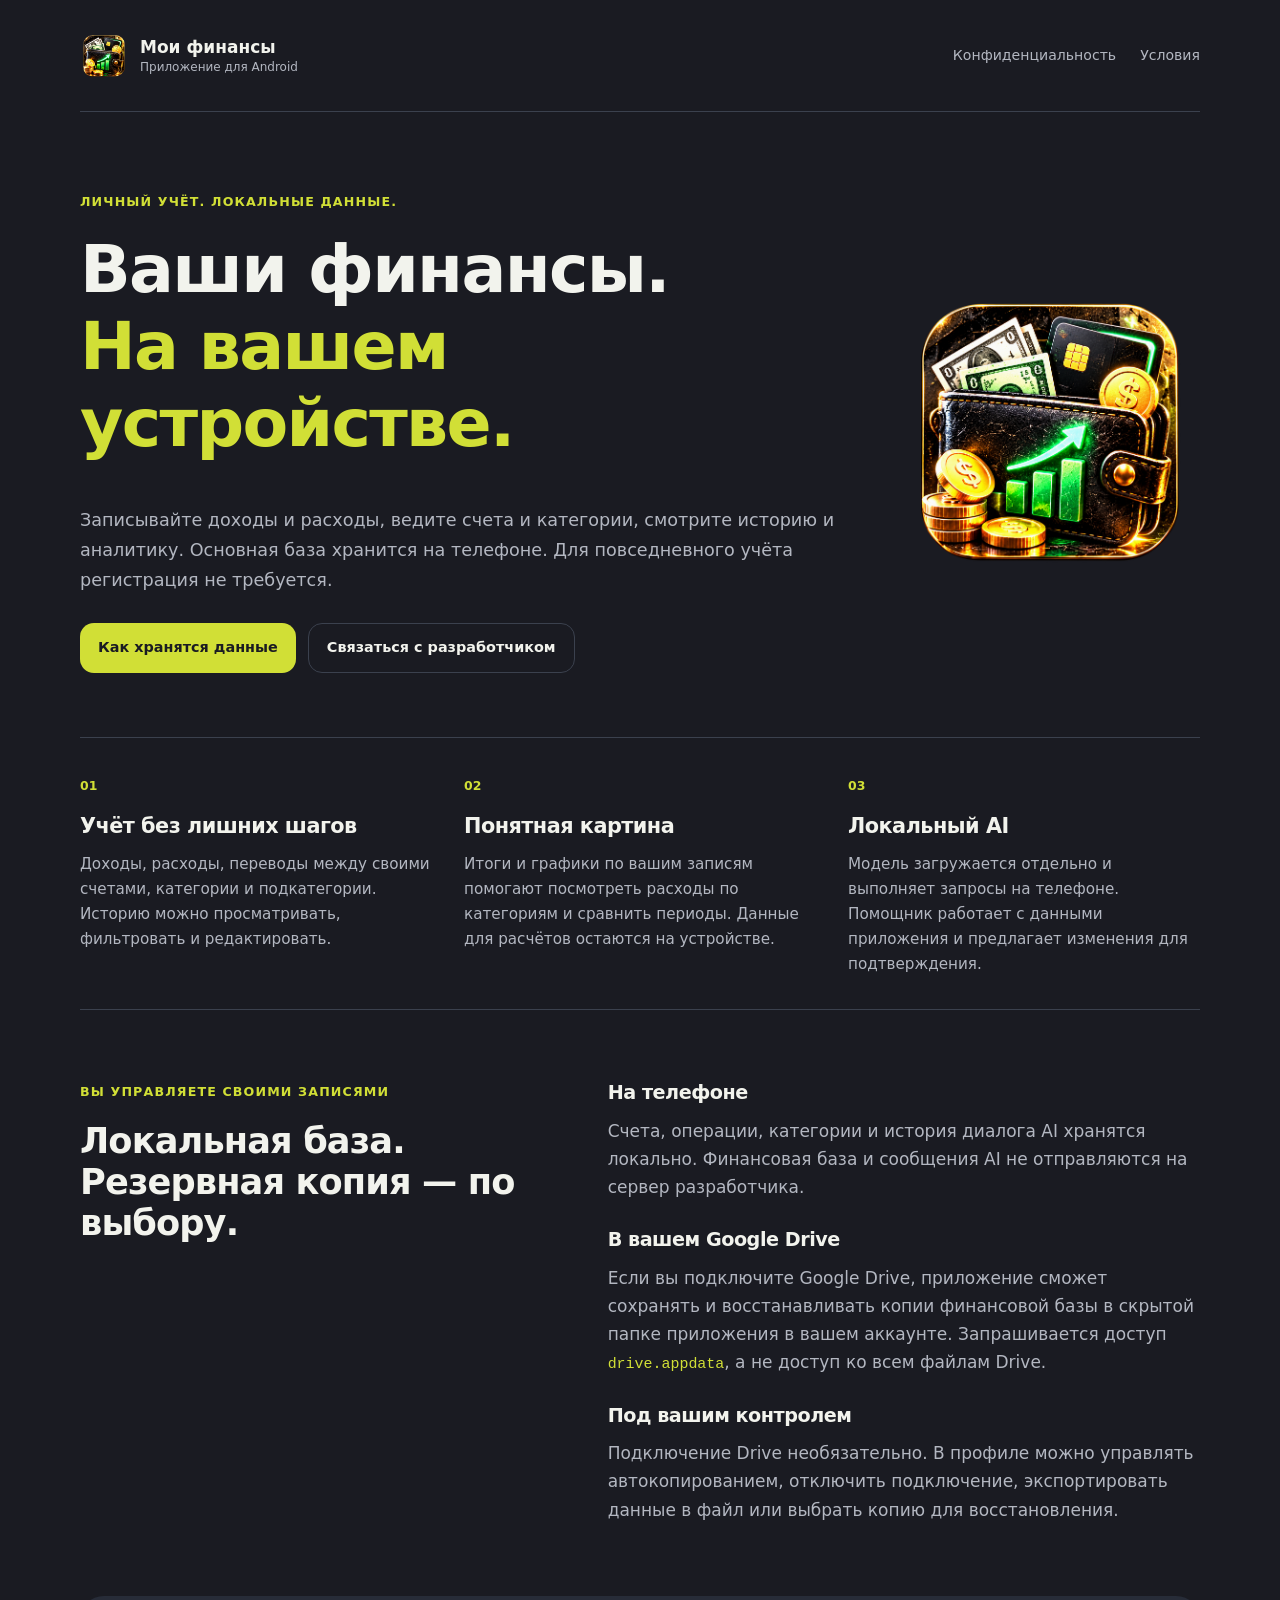
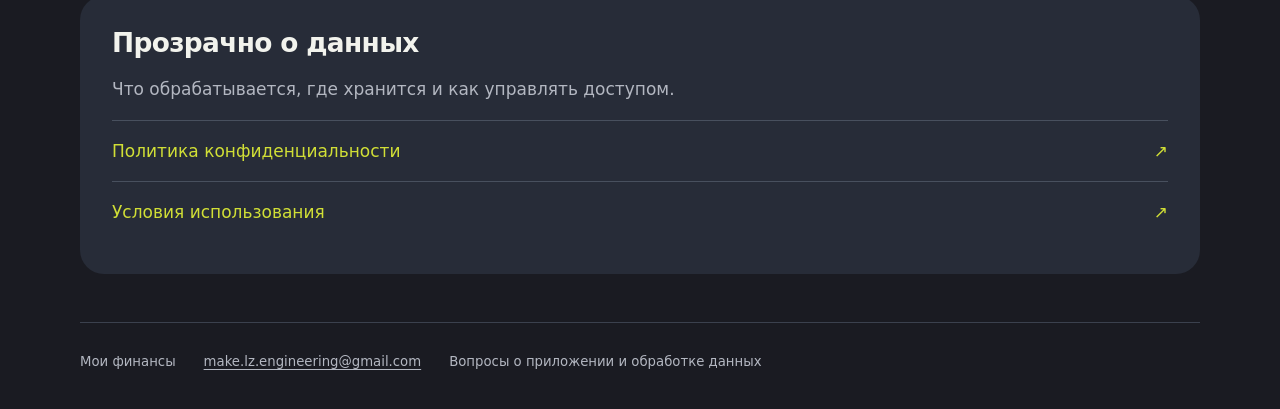
==== index.html @ d87a9360 "Add website" ====
<!doctype html>
<html lang="ru">
<head>
  <meta charset="utf-8">
  <meta name="viewport" content="width=device-width, initial-scale=1">
  <meta name="theme-color" content="#1a1b22">
  <meta name="description" content="Мои финансы — приложение для Android: локальный учёт доходов, расходов и счетов, аналитика и резервные копии в личном Google Drive.">
  <title>Мои финансы — учёт на вашем устройстве</title>
  <link rel="icon" href="assets/app-icon.png" type="image/png">
  <link rel="stylesheet" href="styles.css">
</head>
<body>
  <a class="skip-link" href="#main">К содержимому</a>
  <header class="site-header wrap">
    <a class="brand" href="index.html" aria-label="Мои финансы — главная">
      <img src="assets/app-icon.png" width="48" height="48" alt="">
      <span>Мои финансы<small>Приложение для Android</small></span>
    </a>
    <nav aria-label="Основная навигация">
      <a href="privacy.html">Конфиденциальность</a>
      <a href="terms.html">Условия</a>
    </nav>
  </header>
  <main id="main" class="wrap">
    <section class="hero" aria-labelledby="hero-title">
      <div>
        <p class="eyebrow">Личный учёт. Локальные данные.</p>
        <h1 id="hero-title">Ваши финансы.<br><span>На вашем устройстве.</span></h1>
        <p class="lead">Записывайте доходы и расходы, ведите счета и категории, смотрите историю и аналитику. Основная база хранится на телефоне. Для повседневного учёта регистрация не требуется.</p>
        <div class="actions">
          <a class="button primary" href="#data">Как хранятся данные</a>
          <a class="button secondary" href="mailto:make.lz.engineering@gmail.com">Связаться с разработчиком</a>
        </div>
      </div>
      <img class="hero-icon" src="assets/app-icon.png" width="300" height="300" alt="Иконка приложения «Мои финансы»: кошелёк, карты и диаграмма">
    </section>
    <section class="features" aria-label="Возможности приложения">
      <article><span class="number">01</span><h2>Учёт без лишних шагов</h2><p>Доходы, расходы, переводы между своими счетами, категории и подкатегории. Историю можно просматривать, фильтровать и редактировать.</p></article>
      <article><span class="number">02</span><h2>Понятная картина</h2><p>Итоги и графики по вашим записям помогают посмотреть расходы по категориям и сравнить периоды. Данные для расчётов остаются на устройстве.</p></article>
      <article><span class="number">03</span><h2>Локальный AI</h2><p>Модель загружается отдельно и выполняет запросы на телефоне. Помощник работает с данными приложения и предлагает изменения для подтверждения.</p></article>
    </section>
    <section id="data" class="data-section" aria-labelledby="data-title">
      <div><p class="eyebrow">Вы управляете своими записями</p><h2 id="data-title">Локальная база.<br>Резервная копия — по выбору.</h2></div>
      <div class="data-details">
        <article><h3>На телефоне</h3><p>Счета, операции, категории и история диалога AI хранятся локально. Финансовая база и сообщения AI не отправляются на сервер разработчика.</p></article>
        <article><h3>В вашем Google Drive</h3><p>Если вы подключите Google Drive, приложение сможет сохранять и восстанавливать копии финансовой базы в скрытой папке приложения в вашем аккаунте. Запрашивается доступ <code>drive.appdata</code>, а не доступ ко всем файлам Drive.</p></article>
        <article><h3>Под вашим контролем</h3><p>Подключение Drive необязательно. В профиле можно управлять автокопированием, отключить подключение, экспортировать данные в файл или выбрать копию для восстановления.</p></article>
      </div>
    </section>
    <section class="documents" aria-labelledby="documents-title">
      <div><h2 id="documents-title">Прозрачно о данных</h2><p>Что обрабатывается, где хранится и как управлять доступом.</p></div>
      <a href="privacy.html">Политика конфиденциальности <span aria-hidden="true">↗</span></a>
      <a href="terms.html">Условия использования <span aria-hidden="true">↗</span></a>
    </section>
  </main>
  <footer class="site-footer wrap"><p>Мои финансы</p><a href="mailto:make.lz.engineering@gmail.com">make.lz.engineering@gmail.com</a><p>Вопросы о приложении и обработке данных</p></footer>
</body>
</html>
---- styles.css ----
:root { color-scheme: dark; --bg: #1a1b22; --surface: #272c38; --line: #3b414e; --text: #f2f3ed; --muted: #b3b7c1; --accent: #d1df36; }
* { box-sizing: border-box; }
html { scroll-behavior: smooth; scroll-padding-top: 24px; }
body { margin: 0; background: var(--bg); color: var(--text); font: 17px/1.65 system-ui, -apple-system, "Segoe UI", sans-serif; }
a { color: var(--accent); text-underline-offset: .22em; }
a:hover { text-decoration-thickness: 2px; }
a:focus-visible { outline: 3px solid var(--accent); outline-offset: 5px; border-radius: 4px; }
img { max-width: 100%; height: auto; }
p { margin: 0 0 1em; }
h1, h2, h3 { line-height: 1.16; margin: 0 0 .65em; letter-spacing: -.025em; }
h1 { font-size: clamp(2.2rem, 5.2vw, 4.2rem); }
h2 { font-size: clamp(1.6rem, 3vw, 2.2rem); }
h3 { font-size: 1.2rem; }
code { font-size: .88em; overflow-wrap: anywhere; color: var(--accent); }
.wrap { width: min(1120px, calc(100% - 64px)); margin-inline: auto; }
.skip-link { position: absolute; top: 10px; left: 10px; padding: 10px 16px; background: var(--accent); color: var(--bg); transform: translateY(-160%); z-index: 5; }
.skip-link:focus { transform: none; }
.site-header { min-height: 112px; display: flex; align-items: center; justify-content: space-between; gap: 28px; border-bottom: 1px solid var(--line); }
.brand { display: inline-flex; gap: 12px; align-items: center; color: var(--text); text-decoration: none; flex-shrink: 0; font-weight: 650; line-height: 1.35; }
.brand img { width: 48px; height: 48px; object-fit: contain; }
.brand small { display: block; font-size: .75rem; color: var(--muted); font-weight: 400; }
nav { display: flex; gap: 24px; flex-wrap: wrap; font-size: .88rem; }
nav a { color: var(--muted); text-decoration: none; }
nav a:hover, nav a[aria-current="page"] { color: var(--accent); }
.hero { display: grid; grid-template-columns: minmax(0, 1fr) 300px; gap: 56px; align-items: center; padding-block: 80px 64px; }
.hero h1 span { color: var(--accent); }
.hero-icon { width: 300px; height: 300px; object-fit: contain; }
.eyebrow { color: var(--accent); font-size: .79rem; letter-spacing: .09em; text-transform: uppercase; font-weight: 650; margin-bottom: 18px; }
.lead { color: var(--muted); font-size: 1.1rem; max-width: 760px; line-height: 1.7; }
.actions { display: flex; gap: 12px; flex-wrap: wrap; margin-top: 28px; }
.button { display: inline-flex; align-items: center; justify-content: center; min-height: 48px; padding: 12px 18px; border-radius: 14px; text-decoration: none; font-size: .9rem; font-weight: 650; }
.primary { background: var(--accent); color: var(--bg); }
.primary:hover { background: #e0ec63; }
.secondary { color: var(--text); border: 1px solid var(--line); }
.secondary:hover { background: var(--surface); }
.features { display: grid; grid-template-columns: repeat(3, minmax(0, 1fr)); border-block: 1px solid var(--line); padding-block: 32px; gap: 32px; }
.features h2 { font-size: 1.3rem; margin-top: 16px; }
.features p { color: var(--muted); font-size: .95rem; margin-bottom: 0; }
.number { color: var(--accent); font-size: .78rem; font-weight: 700; }
.data-section { padding-block: 72px; display: grid; grid-template-columns: 1fr 1.3fr; gap: 72px; }
.data-details article { margin-bottom: 28px; }
.data-details article:last-child { margin-bottom: 0; }
.data-details p { color: var(--muted); margin-bottom: 0; }
.documents { border-radius: 24px; background: var(--surface); padding: 32px; margin-bottom: 48px; }
.documents h2 { font-size: 1.65rem; }
.documents p { color: var(--muted); }
.documents > a { display: flex; align-items: center; justify-content: space-between; padding: 16px 0; border-top: 1px solid #48505e; gap: 20px; text-decoration: none; }
.documents > a:hover { text-decoration: underline; }
.site-footer { padding-block: 28px 36px; border-top: 1px solid var(--line); display: flex; flex-wrap: wrap; gap: 8px 28px; align-items: center; font-size: .83rem; color: var(--muted); }
.site-footer p { margin: 0; }
.site-footer a { color: var(--muted); overflow-wrap: anywhere; }
.document { max-width: 820px; padding-block: 60px; }
.document h1 { font-size: clamp(2rem, 5vw, 3.3rem); overflow-wrap: anywhere; }
.document h2 { font-size: 1.35rem; line-height: 1.35; margin-top: 36px; }
.document p { color: #d0d3dc; overflow-wrap: anywhere; }
.document .lead { font-size: 1.08rem; }
.updated { color: var(--muted) !important; font-size: .86rem; margin-block: 20px 30px; }
@media (max-width: 900px) {
  .hero { grid-template-columns: minmax(0, 1fr) 200px; gap: 24px; padding-block: 56px; }
  .hero-icon { width: 200px; height: 200px; }
  .data-section { gap: 32px; }
}
@media (max-width: 640px) {
  .wrap { width: calc(100% - 40px); }
  .site-header { align-items: flex-start; flex-direction: column; gap: 18px; padding-block: 22px; }
  nav { gap: 12px 20px; font-size: .83rem; }
  .hero { grid-template-columns: minmax(0, 1fr); gap: 0; padding-block: 40px; }
  .hero-icon { grid-row: 1; width: 112px; height: 112px; margin-bottom: 24px; }
  .hero h1 { font-size: clamp(2rem, 8vw, 3rem); }
  .lead { font-size: 1rem; }
  .actions { flex-direction: column; align-items: stretch; }
  .features { grid-template-columns: minmax(0, 1fr); gap: 28px; }
  .features h2 { margin-top: 8px; }
  .data-section { grid-template-columns: minmax(0, 1fr); gap: 24px; padding-block: 44px; }
  .documents { padding: 24px; border-radius: 20px; }
  .site-footer { flex-direction: column; align-items: flex-start; gap: 12px; }
  .document { padding-block: 36px; }
}
@media (prefers-reduced-motion: reduce) { html { scroll-behavior: auto; } }
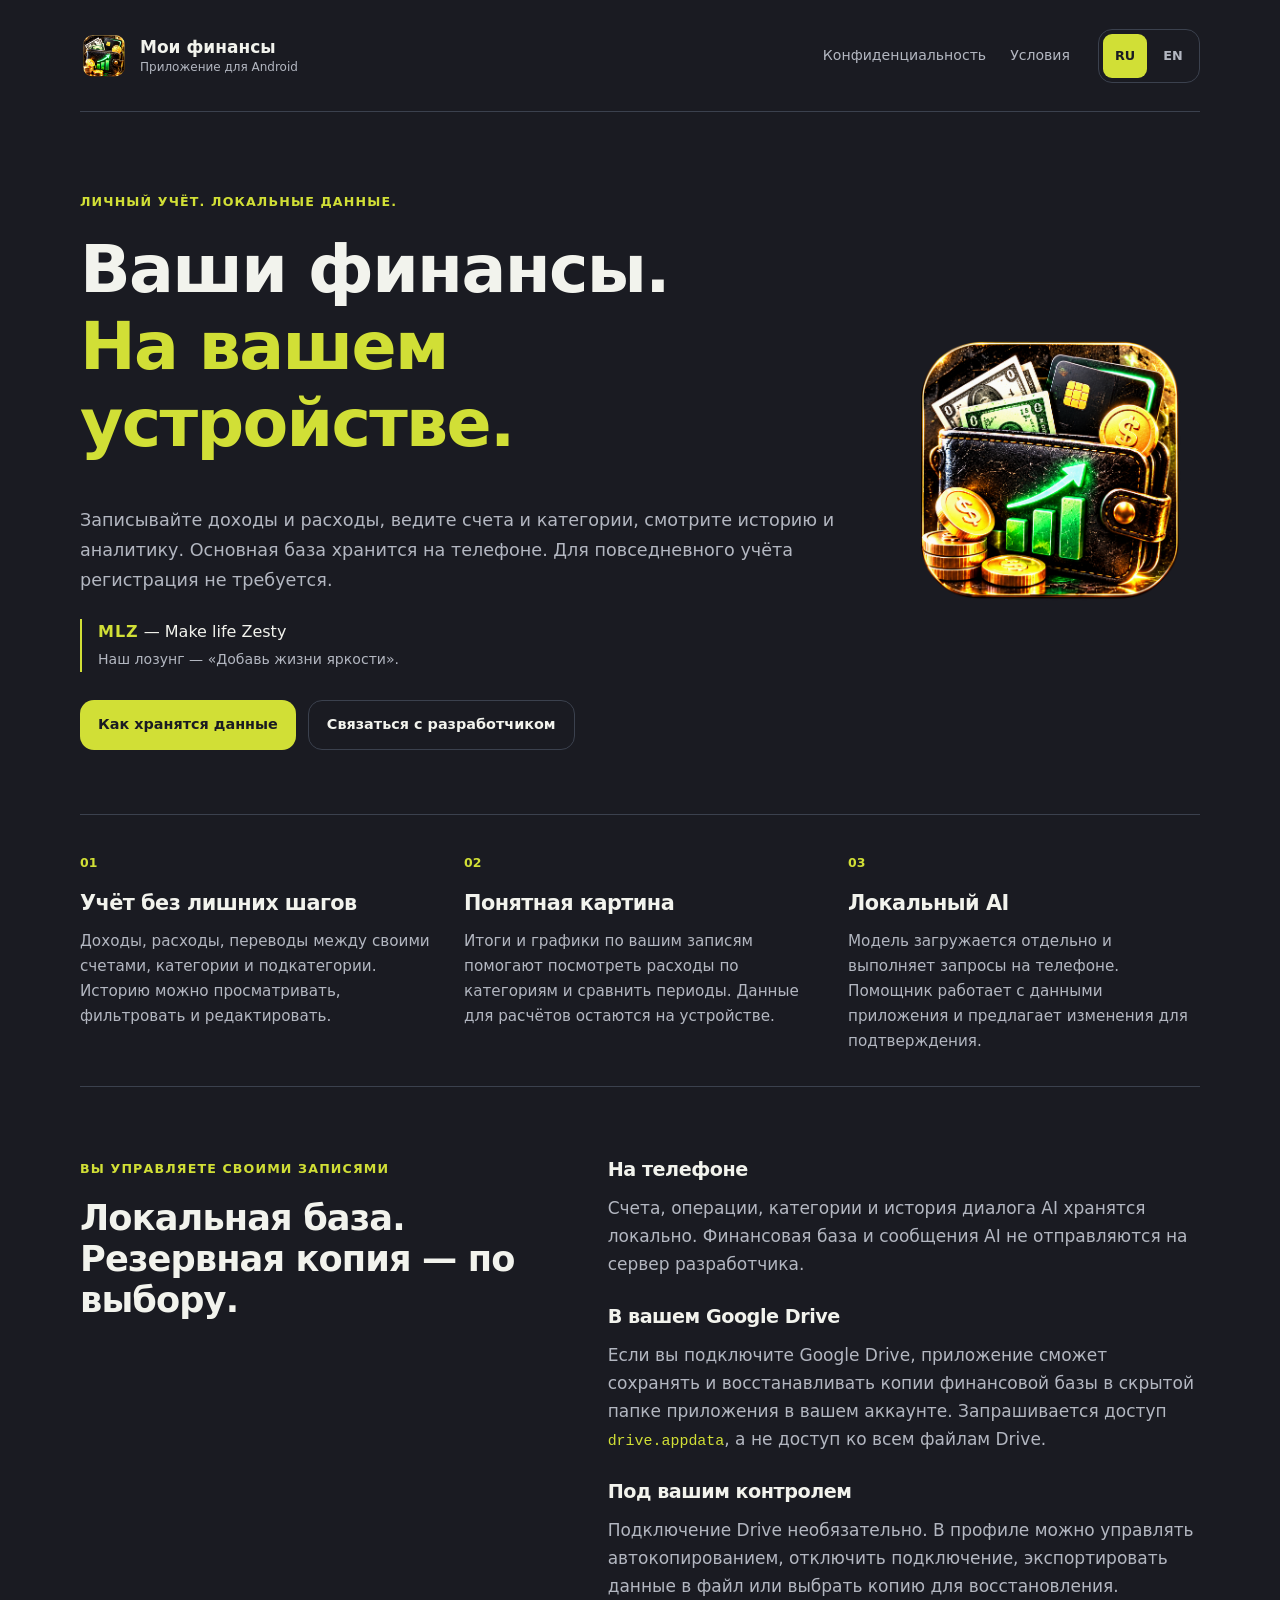
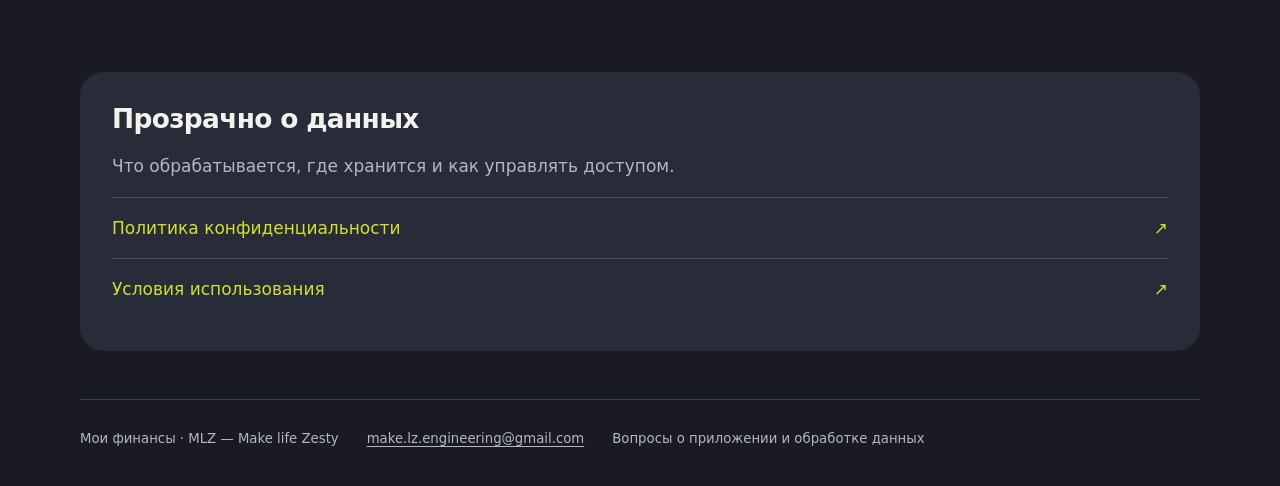
==== commit 57145efe: "Update website" ====
--- a/index.html
+++ b/index.html
@@ -4,10 +4,12 @@
   <meta charset="utf-8">
   <meta name="viewport" content="width=device-width, initial-scale=1">
   <meta name="theme-color" content="#1a1b22">
-  <meta name="description" content="Мои финансы — приложение для Android: локальный учёт доходов, расходов и счетов, аналитика и резервные копии в личном Google Drive.">
+  <meta name="description" content="Мои финансы — приложение для Android: локальный учёт доходов, расходов и счетов, аналитика и резервные копии в личном Google Drive. MLZ — Make life Zesty.">
   <title>Мои финансы — учёт на вашем устройстве</title>
   <link rel="icon" href="assets/app-icon.png" type="image/png">
   <link rel="stylesheet" href="styles.css">
+  <link rel="alternate" hreflang="ru" href="https://makelzengineering-hash.github.io/">
+  <link rel="alternate" hreflang="en" href="https://makelzengineering-hash.github.io/en/">
 </head>
 <body>
   <a class="skip-link" href="#main">К содержимому</a>
@@ -16,10 +18,16 @@
       <img src="assets/app-icon.png" width="48" height="48" alt="">
       <span>Мои финансы<small>Приложение для Android</small></span>
     </a>
-    <nav aria-label="Основная навигация">
-      <a href="privacy.html">Конфиденциальность</a>
-      <a href="terms.html">Условия</a>
-    </nav>
+    <div class="header-actions">
+      <nav aria-label="Основная навигация">
+        <a href="privacy.html">Конфиденциальность</a>
+        <a href="terms.html">Условия</a>
+      </nav>
+      <nav class="language-switch" aria-label="Язык сайта">
+        <a href="index.html" lang="ru" hreflang="ru" aria-label="Русский" aria-current="page">RU</a>
+        <a href="en/index.html" lang="en" hreflang="en" aria-label="English">EN</a>
+      </nav>
+    </div>
   </header>
   <main id="main" class="wrap">
     <section class="hero" aria-labelledby="hero-title">
@@ -27,6 +35,7 @@
         <p class="eyebrow">Личный учёт. Локальные данные.</p>
         <h1 id="hero-title">Ваши финансы.<br><span>На вашем устройстве.</span></h1>
         <p class="lead">Записывайте доходы и расходы, ведите счета и категории, смотрите историю и аналитику. Основная база хранится на телефоне. Для повседневного учёта регистрация не требуется.</p>
+        <p class="brand-note"><strong>MLZ</strong> — <span lang="en">Make life Zesty</span><br><span>Наш лозунг — «Добавь жизни яркости».</span></p>
         <div class="actions">
           <a class="button primary" href="#data">Как хранятся данные</a>
           <a class="button secondary" href="mailto:make.lz.engineering@gmail.com">Связаться с разработчиком</a>
@@ -53,6 +62,6 @@
       <a href="terms.html">Условия использования <span aria-hidden="true">↗</span></a>
     </section>
   </main>
-  <footer class="site-footer wrap"><p>Мои финансы</p><a href="mailto:make.lz.engineering@gmail.com">make.lz.engineering@gmail.com</a><p>Вопросы о приложении и обработке данных</p></footer>
+  <footer class="site-footer wrap"><p>Мои финансы · <span lang="en">MLZ — Make life Zesty</span></p><a href="mailto:make.lz.engineering@gmail.com">make.lz.engineering@gmail.com</a><p>Вопросы о приложении и обработке данных</p></footer>
 </body>
 </html>
--- a/styles.css
+++ b/styles.css
@@ -19,14 +19,22 @@
 .brand { display: inline-flex; gap: 12px; align-items: center; color: var(--text); text-decoration: none; flex-shrink: 0; font-weight: 650; line-height: 1.35; }
 .brand img { width: 48px; height: 48px; object-fit: contain; }
 .brand small { display: block; font-size: .75rem; color: var(--muted); font-weight: 400; }
+.header-actions { display: flex; align-items: center; justify-content: flex-end; flex-wrap: wrap; gap: 16px 28px; }
 nav { display: flex; gap: 24px; flex-wrap: wrap; font-size: .88rem; }
 nav a { color: var(--muted); text-decoration: none; }
 nav a:hover, nav a[aria-current="page"] { color: var(--accent); }
+.language-switch { flex-wrap: nowrap; flex-shrink: 0; gap: 4px; padding: 4px; border: 1px solid var(--line); border-radius: 14px; }
+.language-switch a { display: inline-flex; align-items: center; justify-content: center; min-width: 44px; min-height: 44px; padding: 6px 10px; border-radius: 9px; font-size: .8rem; font-weight: 700; }
+.language-switch a[aria-current="page"] { color: var(--bg); background: var(--accent); }
+.language-switch a:hover:not([aria-current="page"]) { background: var(--surface); }
 .hero { display: grid; grid-template-columns: minmax(0, 1fr) 300px; gap: 56px; align-items: center; padding-block: 80px 64px; }
 .hero h1 span { color: var(--accent); }
 .hero-icon { width: 300px; height: 300px; object-fit: contain; }
 .eyebrow { color: var(--accent); font-size: .79rem; letter-spacing: .09em; text-transform: uppercase; font-weight: 650; margin-bottom: 18px; }
 .lead { color: var(--muted); font-size: 1.1rem; max-width: 760px; line-height: 1.7; }
+.brand-note { margin-top: 24px; padding-left: 16px; border-left: 2px solid var(--accent); font-size: 1rem; }
+.brand-note strong { color: var(--accent); letter-spacing: .06em; }
+.brand-note > span:last-child { color: var(--muted); font-size: .88rem; }
 .actions { display: flex; gap: 12px; flex-wrap: wrap; margin-top: 28px; }
 .button { display: inline-flex; align-items: center; justify-content: center; min-height: 48px; padding: 12px 18px; border-radius: 14px; text-decoration: none; font-size: .9rem; font-weight: 650; }
 .primary { background: var(--accent); color: var(--bg); }
@@ -63,6 +71,7 @@
 @media (max-width: 640px) {
   .wrap { width: calc(100% - 40px); }
   .site-header { align-items: flex-start; flex-direction: column; gap: 18px; padding-block: 22px; }
+  .header-actions { width: 100%; justify-content: space-between; gap: 16px; }
   nav { gap: 12px 20px; font-size: .83rem; }
   .hero { grid-template-columns: minmax(0, 1fr); gap: 0; padding-block: 40px; }
   .hero-icon { grid-row: 1; width: 112px; height: 112px; margin-bottom: 24px; }
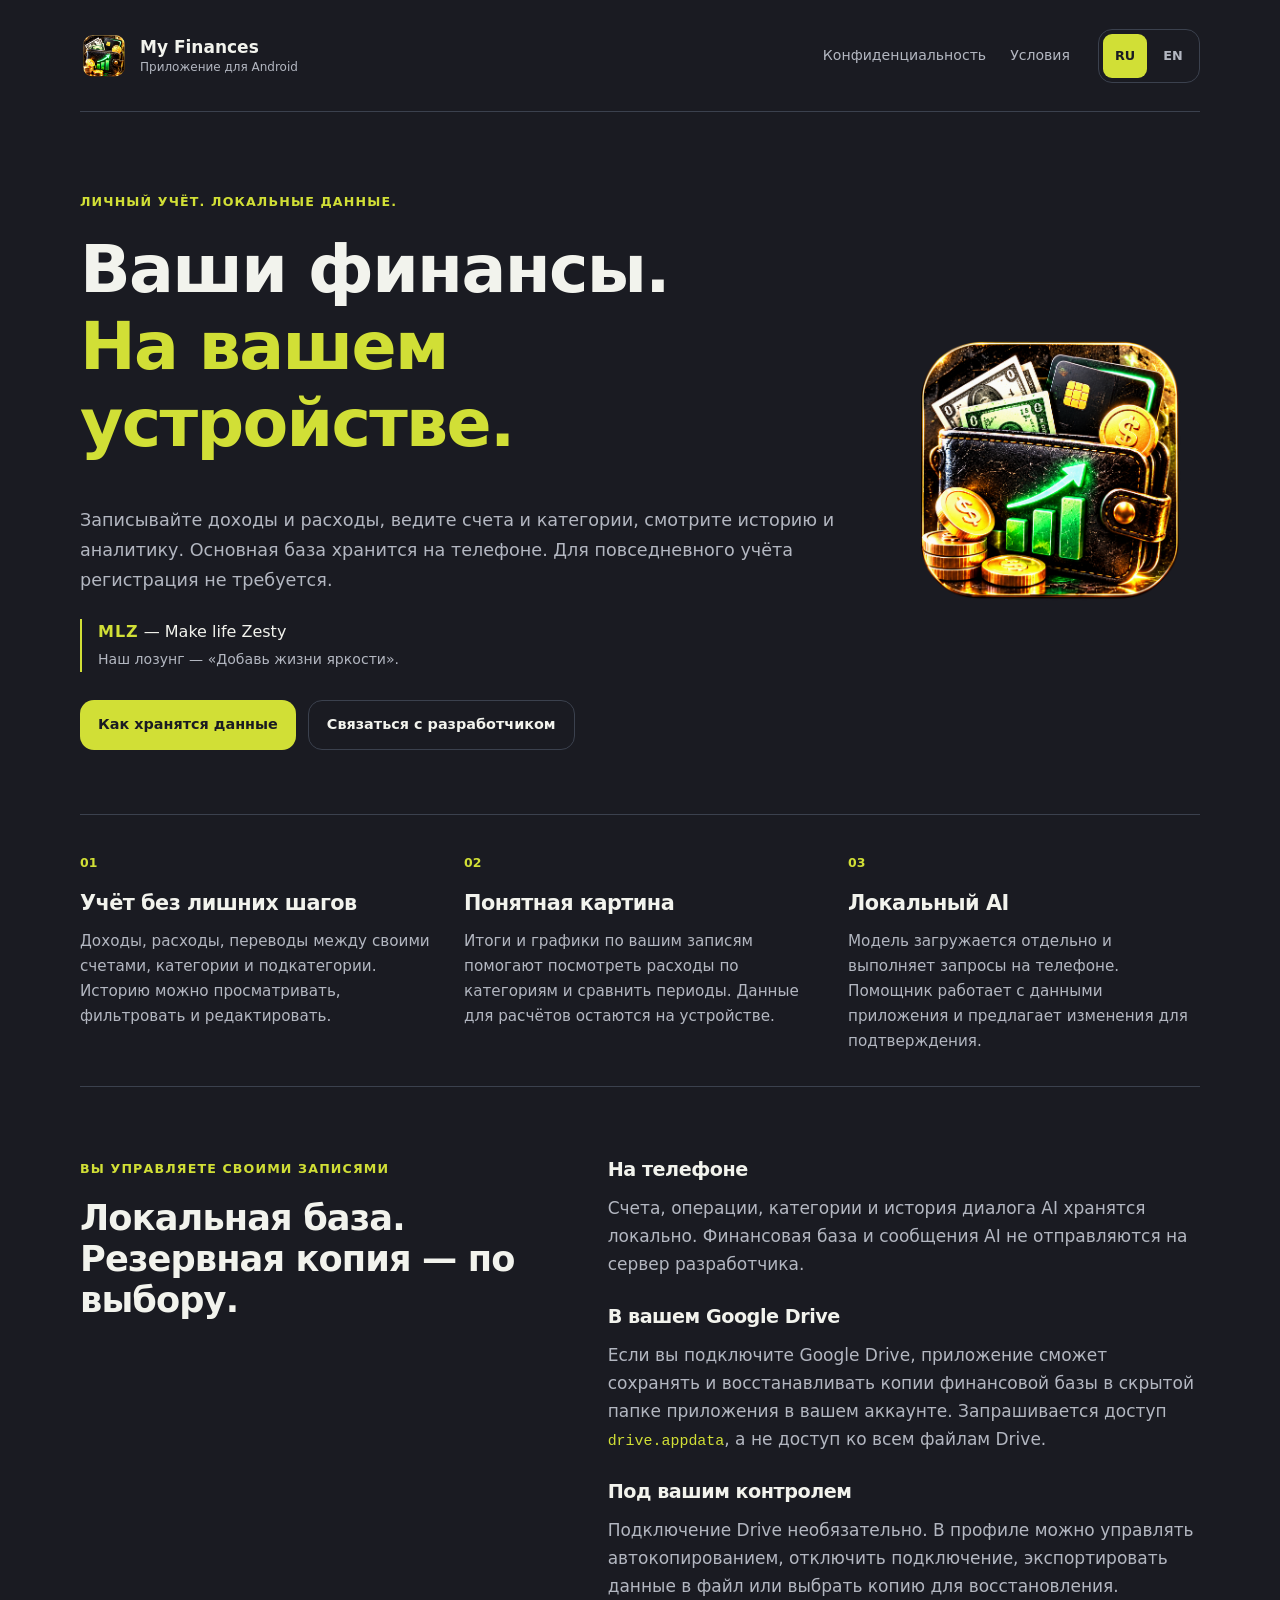
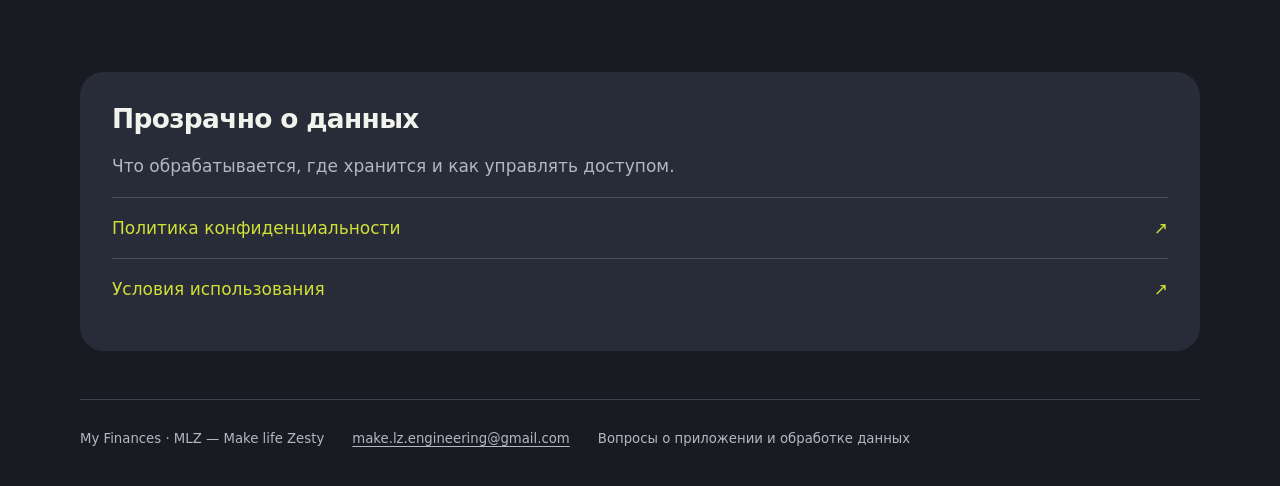
==== commit c583746d: "Update website" ====
--- a/index.html
+++ b/index.html
@@ -4,8 +4,8 @@
   <meta charset="utf-8">
   <meta name="viewport" content="width=device-width, initial-scale=1">
   <meta name="theme-color" content="#1a1b22">
-  <meta name="description" content="Мои финансы — приложение для Android: локальный учёт доходов, расходов и счетов, аналитика и резервные копии в личном Google Drive. MLZ — Make life Zesty.">
-  <title>Мои финансы — учёт на вашем устройстве</title>
+  <meta name="description" content="My Finances — приложение для Android: локальный учёт доходов, расходов и счетов, аналитика и резервные копии в личном Google Drive. MLZ — Make life Zesty.">
+  <title>My Finances — учёт на вашем устройстве</title>
   <link rel="icon" href="assets/app-icon.png" type="image/png">
   <link rel="stylesheet" href="styles.css">
   <link rel="alternate" hreflang="ru" href="https://makelzengineering-hash.github.io/">
@@ -14,9 +14,9 @@
 <body>
   <a class="skip-link" href="#main">К содержимому</a>
   <header class="site-header wrap">
-    <a class="brand" href="index.html" aria-label="Мои финансы — главная">
+    <a class="brand" href="index.html" aria-label="My Finances — главная">
       <img src="assets/app-icon.png" width="48" height="48" alt="">
-      <span>Мои финансы<small>Приложение для Android</small></span>
+      <span>My Finances<small>Приложение для Android</small></span>
     </a>
     <div class="header-actions">
       <nav aria-label="Основная навигация">
@@ -41,7 +41,7 @@
           <a class="button secondary" href="mailto:make.lz.engineering@gmail.com">Связаться с разработчиком</a>
         </div>
       </div>
-      <img class="hero-icon" src="assets/app-icon.png" width="300" height="300" alt="Иконка приложения «Мои финансы»: кошелёк, карты и диаграмма">
+      <img class="hero-icon" src="assets/app-icon.png" width="300" height="300" alt="Иконка приложения «My Finances»: кошелёк, карты и диаграмма">
     </section>
     <section class="features" aria-label="Возможности приложения">
       <article><span class="number">01</span><h2>Учёт без лишних шагов</h2><p>Доходы, расходы, переводы между своими счетами, категории и подкатегории. Историю можно просматривать, фильтровать и редактировать.</p></article>
@@ -62,6 +62,6 @@
       <a href="terms.html">Условия использования <span aria-hidden="true">↗</span></a>
     </section>
   </main>
-  <footer class="site-footer wrap"><p>Мои финансы · <span lang="en">MLZ — Make life Zesty</span></p><a href="mailto:make.lz.engineering@gmail.com">make.lz.engineering@gmail.com</a><p>Вопросы о приложении и обработке данных</p></footer>
+  <footer class="site-footer wrap"><p>My Finances · <span lang="en">MLZ — Make life Zesty</span></p><a href="mailto:make.lz.engineering@gmail.com">make.lz.engineering@gmail.com</a><p>Вопросы о приложении и обработке данных</p></footer>
 </body>
 </html>
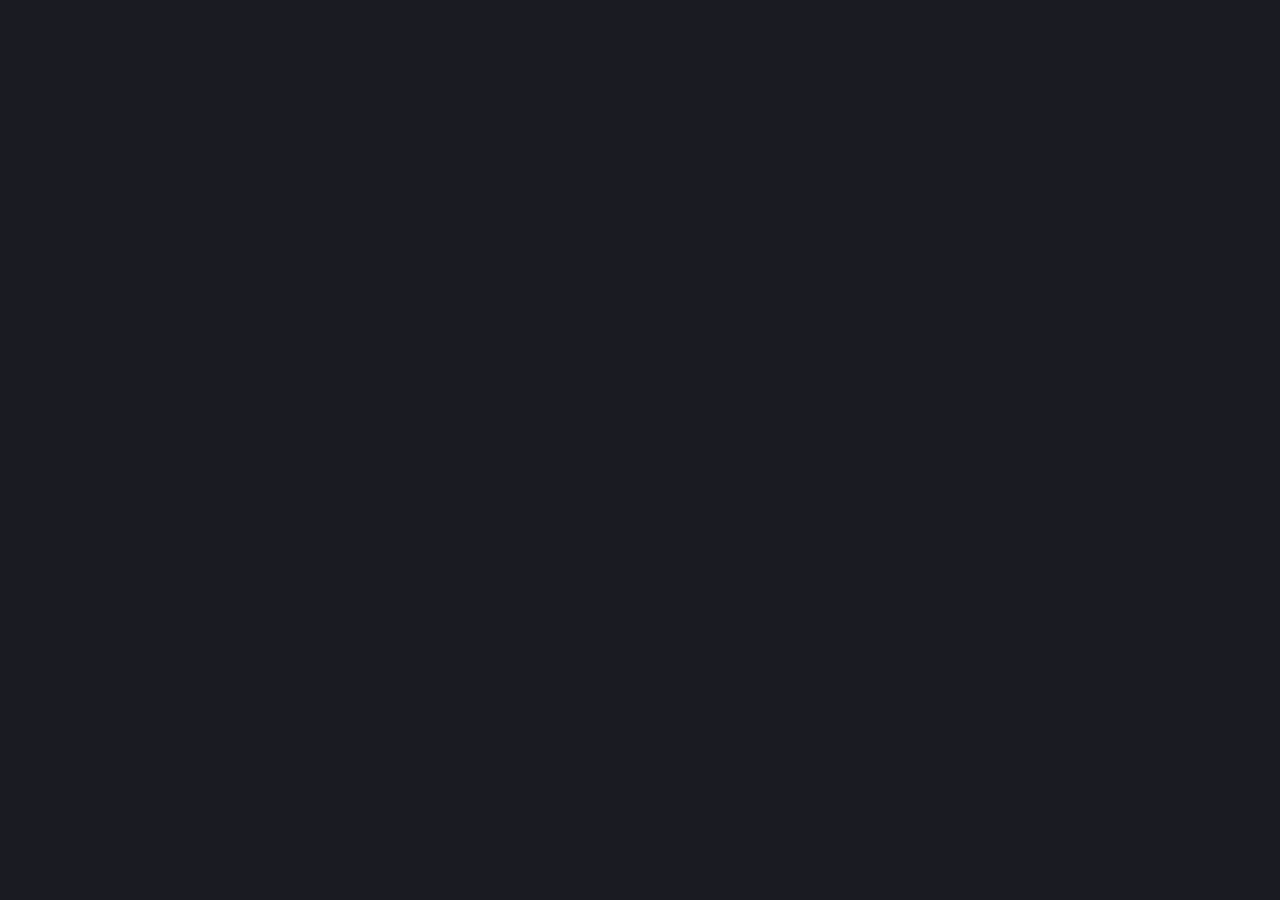
==== commit 4f3ef005: "Change domain" ====
--- a/index.html
+++ b/index.html
@@ -1,67 +1,12 @@
 <!doctype html>
-<html lang="ru">
+<html lang="en">
 <head>
   <meta charset="utf-8">
   <meta name="viewport" content="width=device-width, initial-scale=1">
+  <meta name="robots" content="noindex">
   <meta name="theme-color" content="#1a1b22">
-  <meta name="description" content="My Finances — приложение для Android: локальный учёт доходов, расходов и счетов, аналитика и резервные копии в личном Google Drive. MLZ — Make life Zesty.">
-  <title>My Finances — учёт на вашем устройстве</title>
-  <link rel="icon" href="assets/app-icon.png" type="image/png">
-  <link rel="stylesheet" href="styles.css">
-  <link rel="alternate" hreflang="ru" href="https://makelzengineering-hash.github.io/">
-  <link rel="alternate" hreflang="en" href="https://makelzengineering-hash.github.io/en/">
+  <title>MLZ Engineering</title>
+  <style>html { background: #1a1b22; }</style>
 </head>
-<body>
-  <a class="skip-link" href="#main">К содержимому</a>
-  <header class="site-header wrap">
-    <a class="brand" href="index.html" aria-label="My Finances — главная">
-      <img src="assets/app-icon.png" width="48" height="48" alt="">
-      <span>My Finances<small>Приложение для Android</small></span>
-    </a>
-    <div class="header-actions">
-      <nav aria-label="Основная навигация">
-        <a href="privacy.html">Конфиденциальность</a>
-        <a href="terms.html">Условия</a>
-      </nav>
-      <nav class="language-switch" aria-label="Язык сайта">
-        <a href="index.html" lang="ru" hreflang="ru" aria-label="Русский" aria-current="page">RU</a>
-        <a href="en/index.html" lang="en" hreflang="en" aria-label="English">EN</a>
-      </nav>
-    </div>
-  </header>
-  <main id="main" class="wrap">
-    <section class="hero" aria-labelledby="hero-title">
-      <div>
-        <p class="eyebrow">Личный учёт. Локальные данные.</p>
-        <h1 id="hero-title">Ваши финансы.<br><span>На вашем устройстве.</span></h1>
-        <p class="lead">Записывайте доходы и расходы, ведите счета и категории, смотрите историю и аналитику. Основная база хранится на телефоне. Для повседневного учёта регистрация не требуется.</p>
-        <p class="brand-note"><strong>MLZ</strong> — <span lang="en">Make life Zesty</span><br><span>Наш лозунг — «Добавь жизни яркости».</span></p>
-        <div class="actions">
-          <a class="button primary" href="#data">Как хранятся данные</a>
-          <a class="button secondary" href="mailto:make.lz.engineering@gmail.com">Связаться с разработчиком</a>
-        </div>
-      </div>
-      <img class="hero-icon" src="assets/app-icon.png" width="300" height="300" alt="Иконка приложения «My Finances»: кошелёк, карты и диаграмма">
-    </section>
-    <section class="features" aria-label="Возможности приложения">
-      <article><span class="number">01</span><h2>Учёт без лишних шагов</h2><p>Доходы, расходы, переводы между своими счетами, категории и подкатегории. Историю можно просматривать, фильтровать и редактировать.</p></article>
-      <article><span class="number">02</span><h2>Понятная картина</h2><p>Итоги и графики по вашим записям помогают посмотреть расходы по категориям и сравнить периоды. Данные для расчётов остаются на устройстве.</p></article>
-      <article><span class="number">03</span><h2>Локальный AI</h2><p>Модель загружается отдельно и выполняет запросы на телефоне. Помощник работает с данными приложения и предлагает изменения для подтверждения.</p></article>
-    </section>
-    <section id="data" class="data-section" aria-labelledby="data-title">
-      <div><p class="eyebrow">Вы управляете своими записями</p><h2 id="data-title">Локальная база.<br>Резервная копия — по выбору.</h2></div>
-      <div class="data-details">
-        <article><h3>На телефоне</h3><p>Счета, операции, категории и история диалога AI хранятся локально. Финансовая база и сообщения AI не отправляются на сервер разработчика.</p></article>
-        <article><h3>В вашем Google Drive</h3><p>Если вы подключите Google Drive, приложение сможет сохранять и восстанавливать копии финансовой базы в скрытой папке приложения в вашем аккаунте. Запрашивается доступ <code>drive.appdata</code>, а не доступ ко всем файлам Drive.</p></article>
-        <article><h3>Под вашим контролем</h3><p>Подключение Drive необязательно. В профиле можно управлять автокопированием, отключить подключение, экспортировать данные в файл или выбрать копию для восстановления.</p></article>
-      </div>
-    </section>
-    <section class="documents" aria-labelledby="documents-title">
-      <div><h2 id="documents-title">Прозрачно о данных</h2><p>Что обрабатывается, где хранится и как управлять доступом.</p></div>
-      <a href="privacy.html">Политика конфиденциальности <span aria-hidden="true">↗</span></a>
-      <a href="terms.html">Условия использования <span aria-hidden="true">↗</span></a>
-    </section>
-  </main>
-  <footer class="site-footer wrap"><p>My Finances · <span lang="en">MLZ — Make life Zesty</span></p><a href="mailto:make.lz.engineering@gmail.com">make.lz.engineering@gmail.com</a><p>Вопросы о приложении и обработке данных</p></footer>
-</body>
+<body></body>
 </html>
